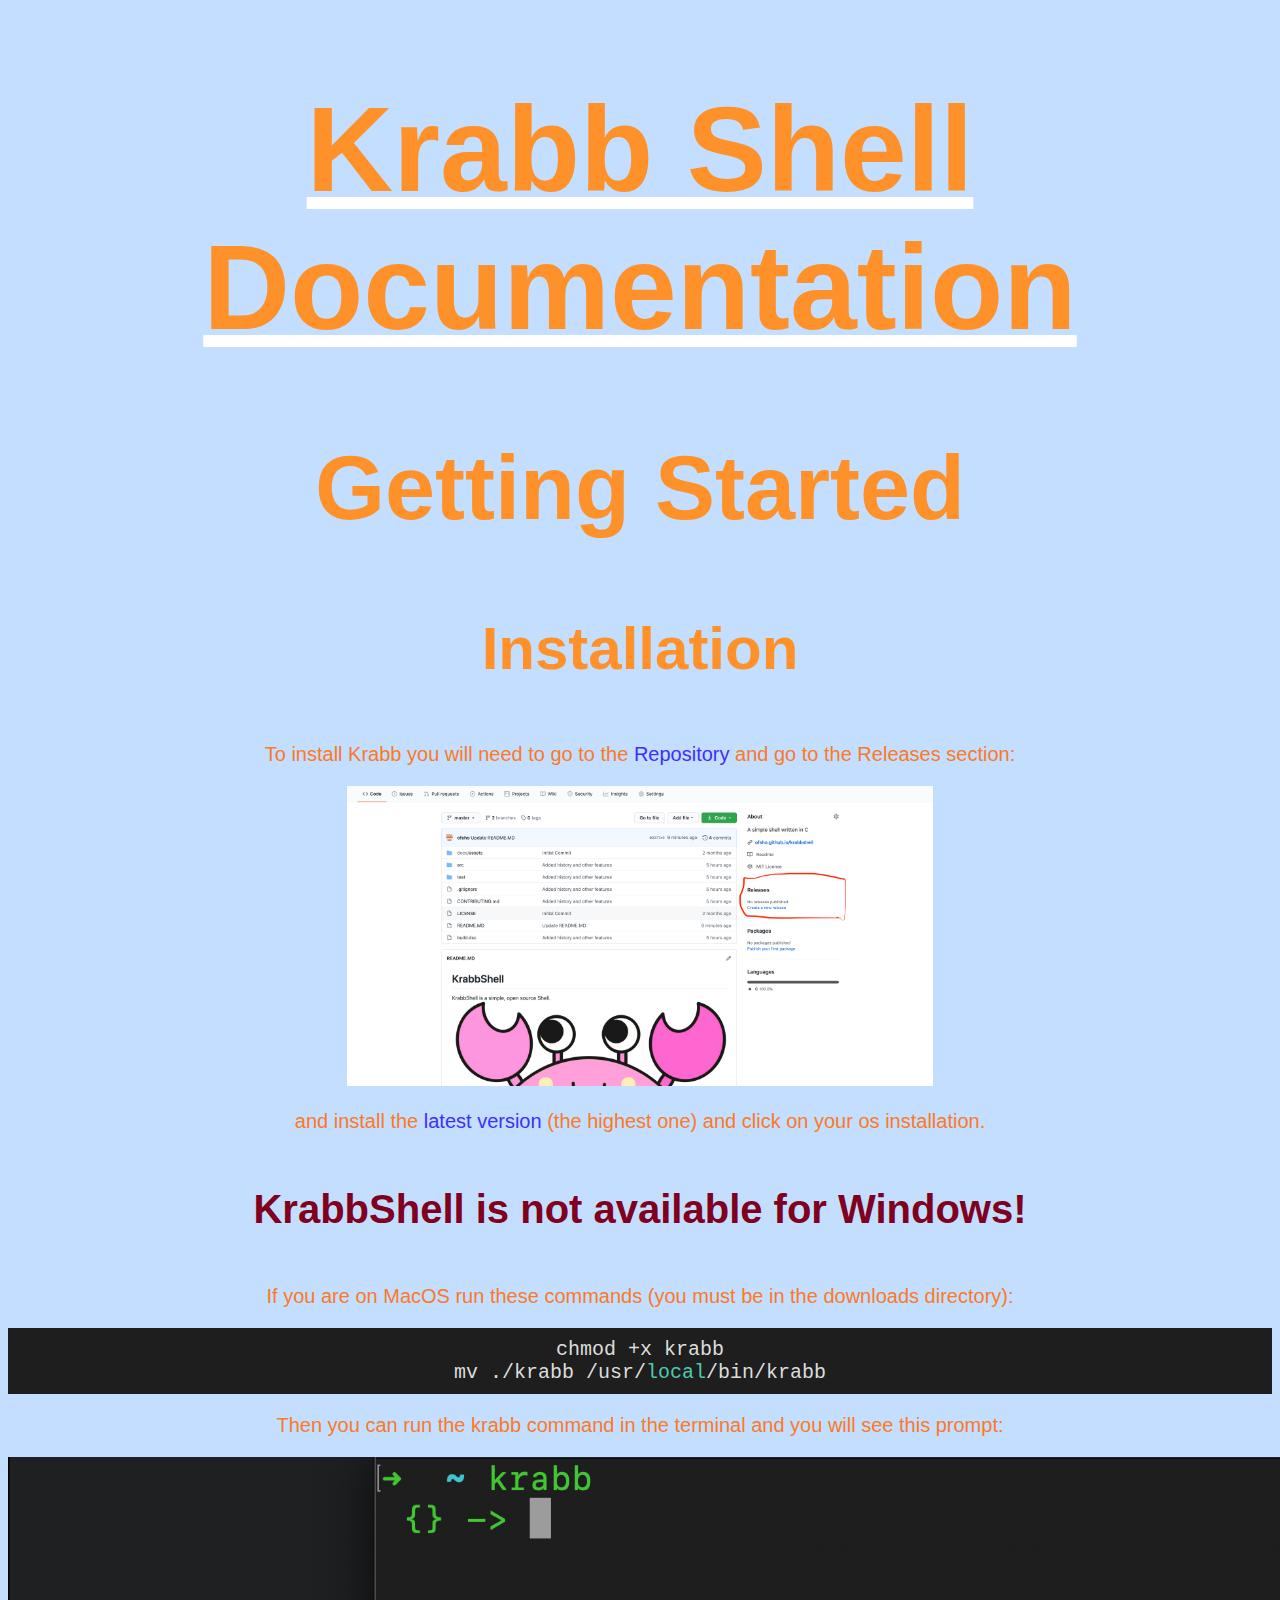
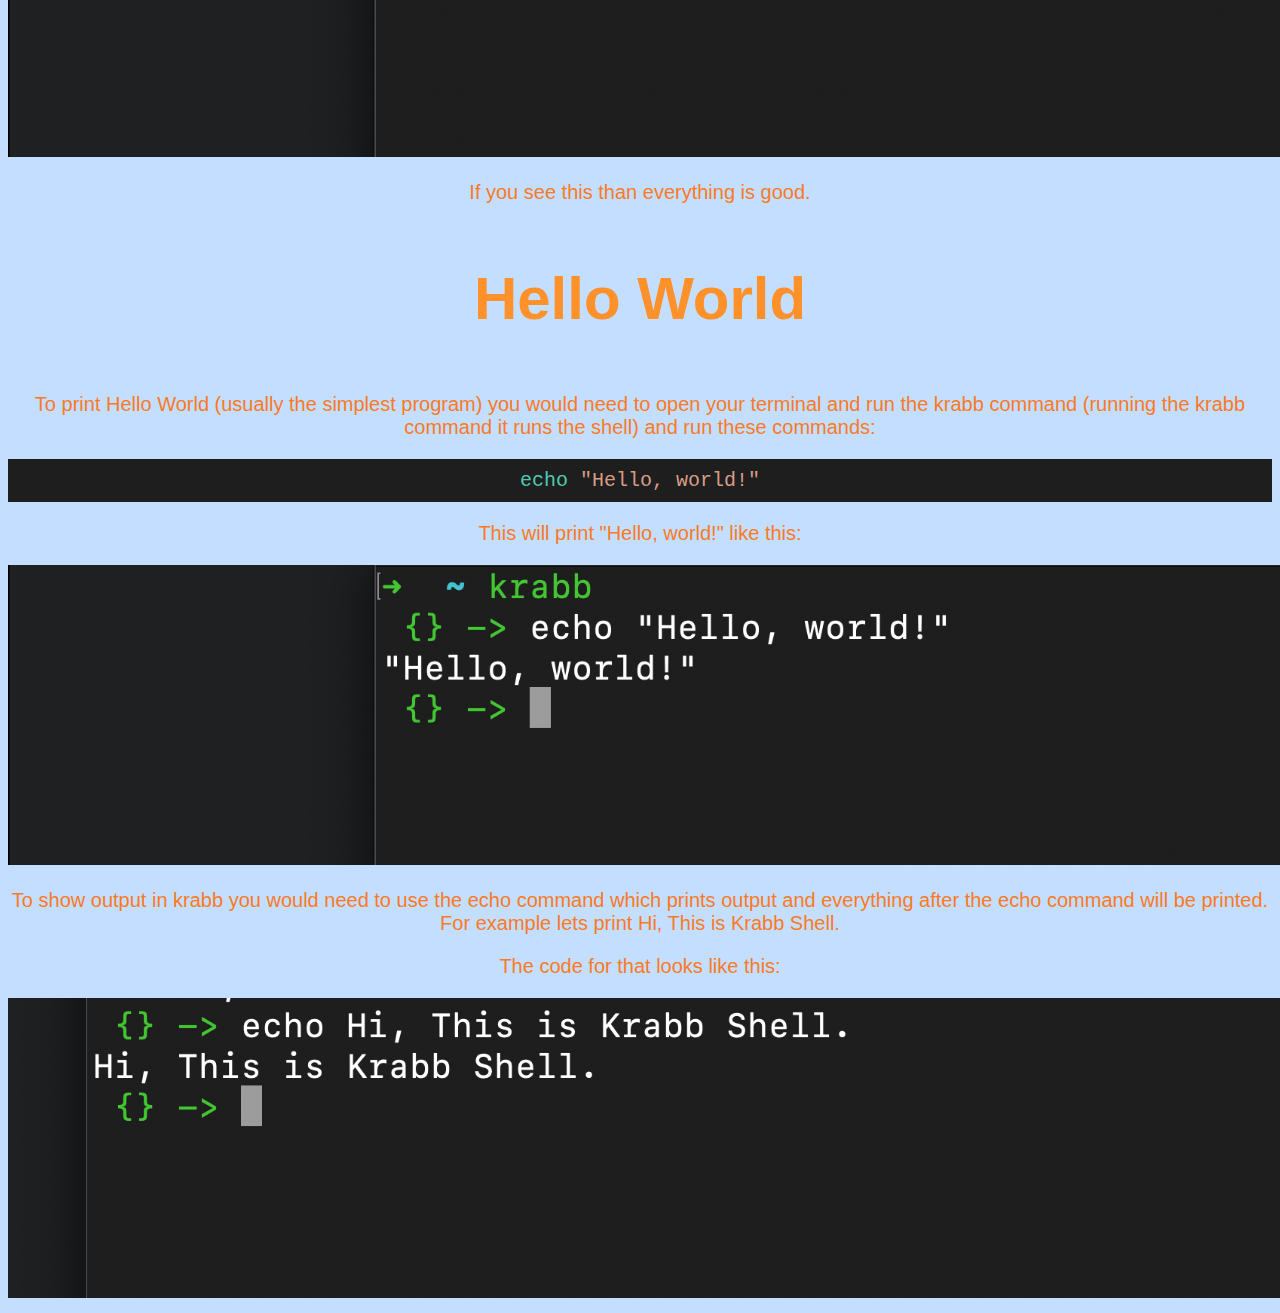
==== docs.html @ ca2bb657 "added website" ====
<!DOCTYPE html>
<html lang="en">
<head>
    <meta charset="UTF-8">
    <meta name="viewport" content="width=device-width, initial-scale=1.0">
    <link rel="shortcut icon" href="assets/krabb_logo.jpg" type="image/x-icon">
    <title>KrabbShell - Documentation</title>
    <link rel="stylesheet" href="javascript/styles/vs2015.css">
    <link rel="stylesheet" href="css/docs.css">
    <script src="javascript/highlight.pack.js"></script>
    <script>hljs.initHighlightingOnLoad();</script>
</head>
<body>
    <h1>Krabb Shell Documentation</h1>
    <h2>Getting Started</h2>
    <h3>Installation</h3>
    <p>To install Krabb you will need to go to the <a href="https://github.com/ofsho/KrabbShell">Repository</a>
    and go to the Releases section:</p>
    <img src="assets/releases.png">
    <p>and install the <a href="https://github.com/ofsho/KrabbShell/releases">latest version</a> (the
    highest one) and click on your os installation.</p>
    <h4>KrabbShell is not available for Windows!</h4>
    <p>If you are on MacOS run these commands (you must be in the downloads directory):</p>
    <pre><code class="bash">chmod +x krabb
mv ./krabb /usr/local/bin/krabb</code></pre>
    <p>Then you can run the krabb command in the terminal and you will see this prompt:</p>
    <img src="assets/krabbprompt.png" class="kpmp">
    <p>If you see this than everything is good.</p>
    <h3>Hello World</h3>
    <p>To print Hello World (usually the simplest program) you would need to open your
    terminal and run the krabb command (running the krabb command it runs the shell)
    and run these commands:</p>
    <pre><code class="bash">echo "Hello, world!"</code></pre>
    <p>This will print "Hello, world!" like this:</p>
    <img src="assets/hello_world_out.png" class="kpmp">
    <p>To show output in krabb you would need to use the echo command which prints output
    and everything after the echo command will be printed. For example lets print Hi,
    This is Krabb Shell.</p>
    <p>The code for that looks like this:</p>
    <img src="assets/hello_world_out_2.png" class="kpmp">
</body>
</html>
---- javascript/styles/vs2015.css ----
/*
 * Visual Studio 2015 dark style
 * Author: Nicolas LLOBERA <nllobera@gmail.com>
 */

.hljs {
  display: block;
  overflow-x: auto;
  padding: 0.5em;
  background: #1E1E1E;
  color: #DCDCDC;
}

.hljs-keyword,
.hljs-literal,
.hljs-symbol,
.hljs-name {
  color: #569CD6;
}
.hljs-link {
  color: #569CD6;
  text-decoration: underline;
}

.hljs-built_in,
.hljs-type {
  color: #4EC9B0;
}

.hljs-number,
.hljs-class {
  color: #B8D7A3;
}

.hljs-string,
.hljs-meta-string {
  color: #D69D85;
}

.hljs-regexp,
.hljs-template-tag {
  color: #9A5334;
}

.hljs-subst,
.hljs-function,
.hljs-title,
.hljs-params,
.hljs-formula {
  color: #DCDCDC;
}

.hljs-comment,
.hljs-quote {
  color: #57A64A;
  font-style: italic;
}

.hljs-doctag {
  color: #608B4E;
}

.hljs-meta,
.hljs-meta-keyword,
.hljs-tag {
  color: #9B9B9B;
}

.hljs-variable,
.hljs-template-variable {
  color: #BD63C5;
}

.hljs-attr,
.hljs-attribute,
.hljs-builtin-name {
  color: #9CDCFE;
}

.hljs-section {
  color: gold;
}

.hljs-emphasis {
  font-style: italic;
}

.hljs-strong {
  font-weight: bold;
}

/*.hljs-code {
  font-family:'Monospace';
}*/

.hljs-bullet,
.hljs-selector-tag,
.hljs-selector-id,
.hljs-selector-class,
.hljs-selector-attr,
.hljs-selector-pseudo {
  color: #D7BA7D;
}

.hljs-addition {
  background-color: #144212;
  display: inline-block;
  width: 100%;
}

.hljs-deletion {
  background-color: #600;
  display: inline-block;
  width: 100%;
}
---- css/docs.css ----
img {
    height: 300px;
}

body {
    text-align: center;
    background-color: #a1caffa1;
    overflow-x: hidden;
}

p, h1, h2, h3, h4 {
    font-family: Roboto, Arial, Helvetica, sans-serif;
}

h1, h2, h3, h4 {
    color: #ff912a;
    font-weight: 900;
}

h1 {
    font-size: 120px;
    text-decoration: underline #ffffff;
}

h2 {
    font-size: 90px;
}

h3 {
    font-size: 60px;
}

h4 {
    font-size: 40px;
    color: #800020;
}

p {
    color: #fa7a25;
    font-size: 20px;
}

a {
    color: #3C2FFF;
    text-decoration: none;
}

a:visited {
    color: #3C2FFF;
    text-decoration: none;
}

a:hover {
    color: #816efac0;
}

code {
    font-size: 20px;
}
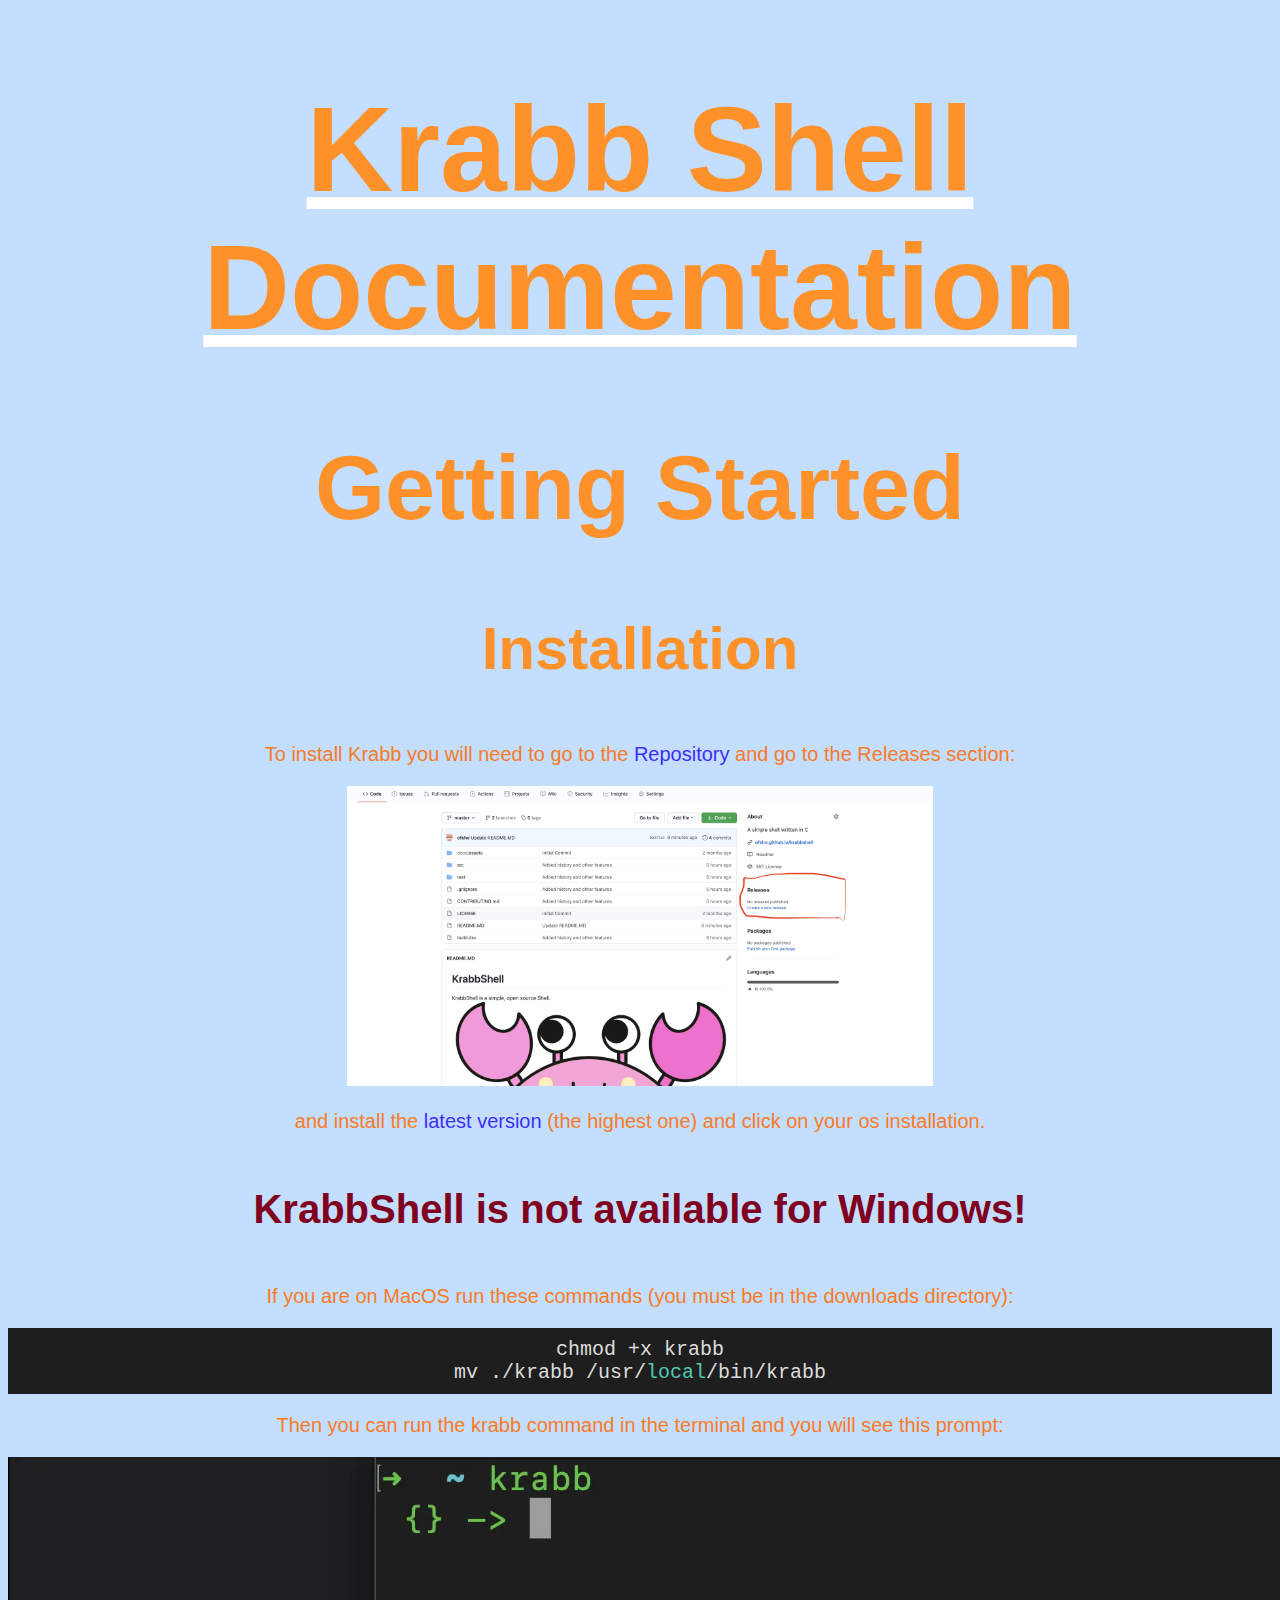
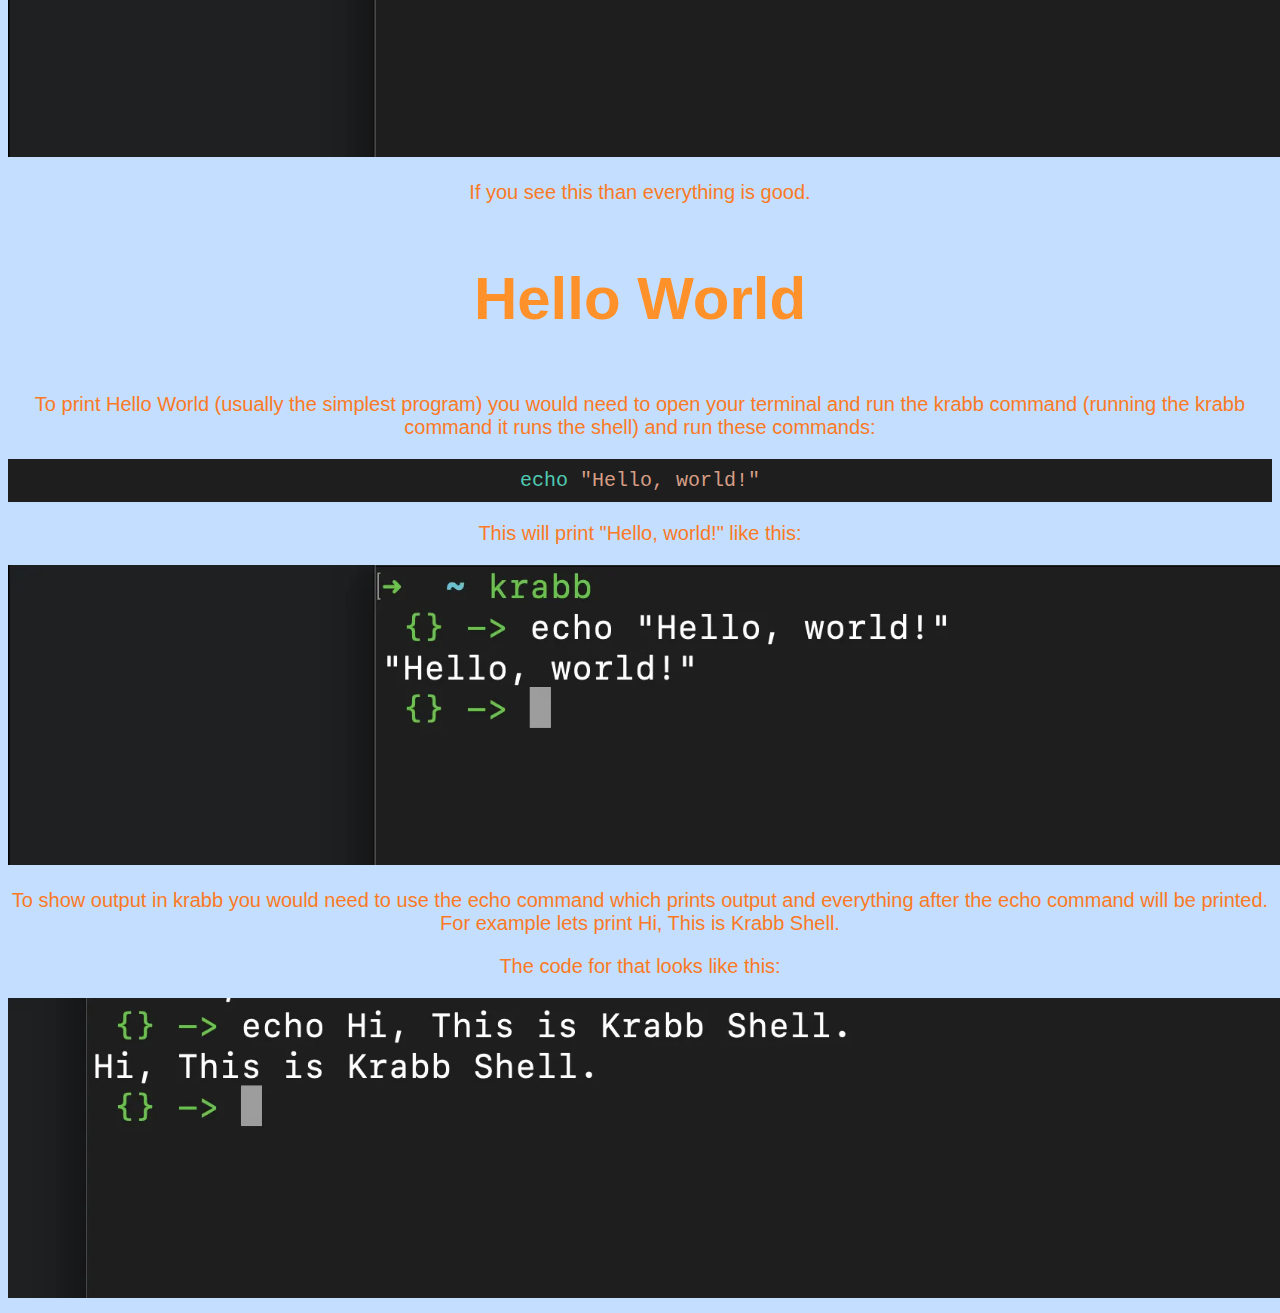
==== commit 87506c95: "added webp" ====
--- a/docs.html
+++ b/docs.html
@@ -3,7 +3,7 @@
 <head>
     <meta charset="UTF-8">
     <meta name="viewport" content="width=device-width, initial-scale=1.0">
-    <link rel="shortcut icon" href="assets/krabb_logo.jpg" type="image/x-icon">
+    <link rel="shortcut icon" href="assets/krabb_logo.webp" type="image/x-icon">
     <title>KrabbShell - Documentation</title>
     <link rel="stylesheet" href="javascript/styles/vs2015.css">
     <link rel="stylesheet" href="css/docs.css">
@@ -16,7 +16,7 @@
     <h3>Installation</h3>
     <p>To install Krabb you will need to go to the <a href="https://github.com/ofsho/KrabbShell">Repository</a>
     and go to the Releases section:</p>
-    <img src="assets/releases.png">
+    <img src="assets/releases.webp">
     <p>and install the <a href="https://github.com/ofsho/KrabbShell/releases">latest version</a> (the
     highest one) and click on your os installation.</p>
     <h4>KrabbShell is not available for Windows!</h4>
@@ -24,7 +24,7 @@
     <pre><code class="bash">chmod +x krabb
 mv ./krabb /usr/local/bin/krabb</code></pre>
     <p>Then you can run the krabb command in the terminal and you will see this prompt:</p>
-    <img src="assets/krabbprompt.png" class="kpmp">
+    <img src="assets/krabbprompt.webp" class="kpmp">
     <p>If you see this than everything is good.</p>
     <h3>Hello World</h3>
     <p>To print Hello World (usually the simplest program) you would need to open your
@@ -32,11 +32,11 @@
     and run these commands:</p>
     <pre><code class="bash">echo "Hello, world!"</code></pre>
     <p>This will print "Hello, world!" like this:</p>
-    <img src="assets/hello_world_out.png" class="kpmp">
+    <img src="assets/hello_world_out.webp" class="kpmp">
     <p>To show output in krabb you would need to use the echo command which prints output
     and everything after the echo command will be printed. For example lets print Hi,
     This is Krabb Shell.</p>
     <p>The code for that looks like this:</p>
-    <img src="assets/hello_world_out_2.png" class="kpmp">
+    <img src="assets/hello_world_out_2.webp" class="kpmp">
 </body>
 </html>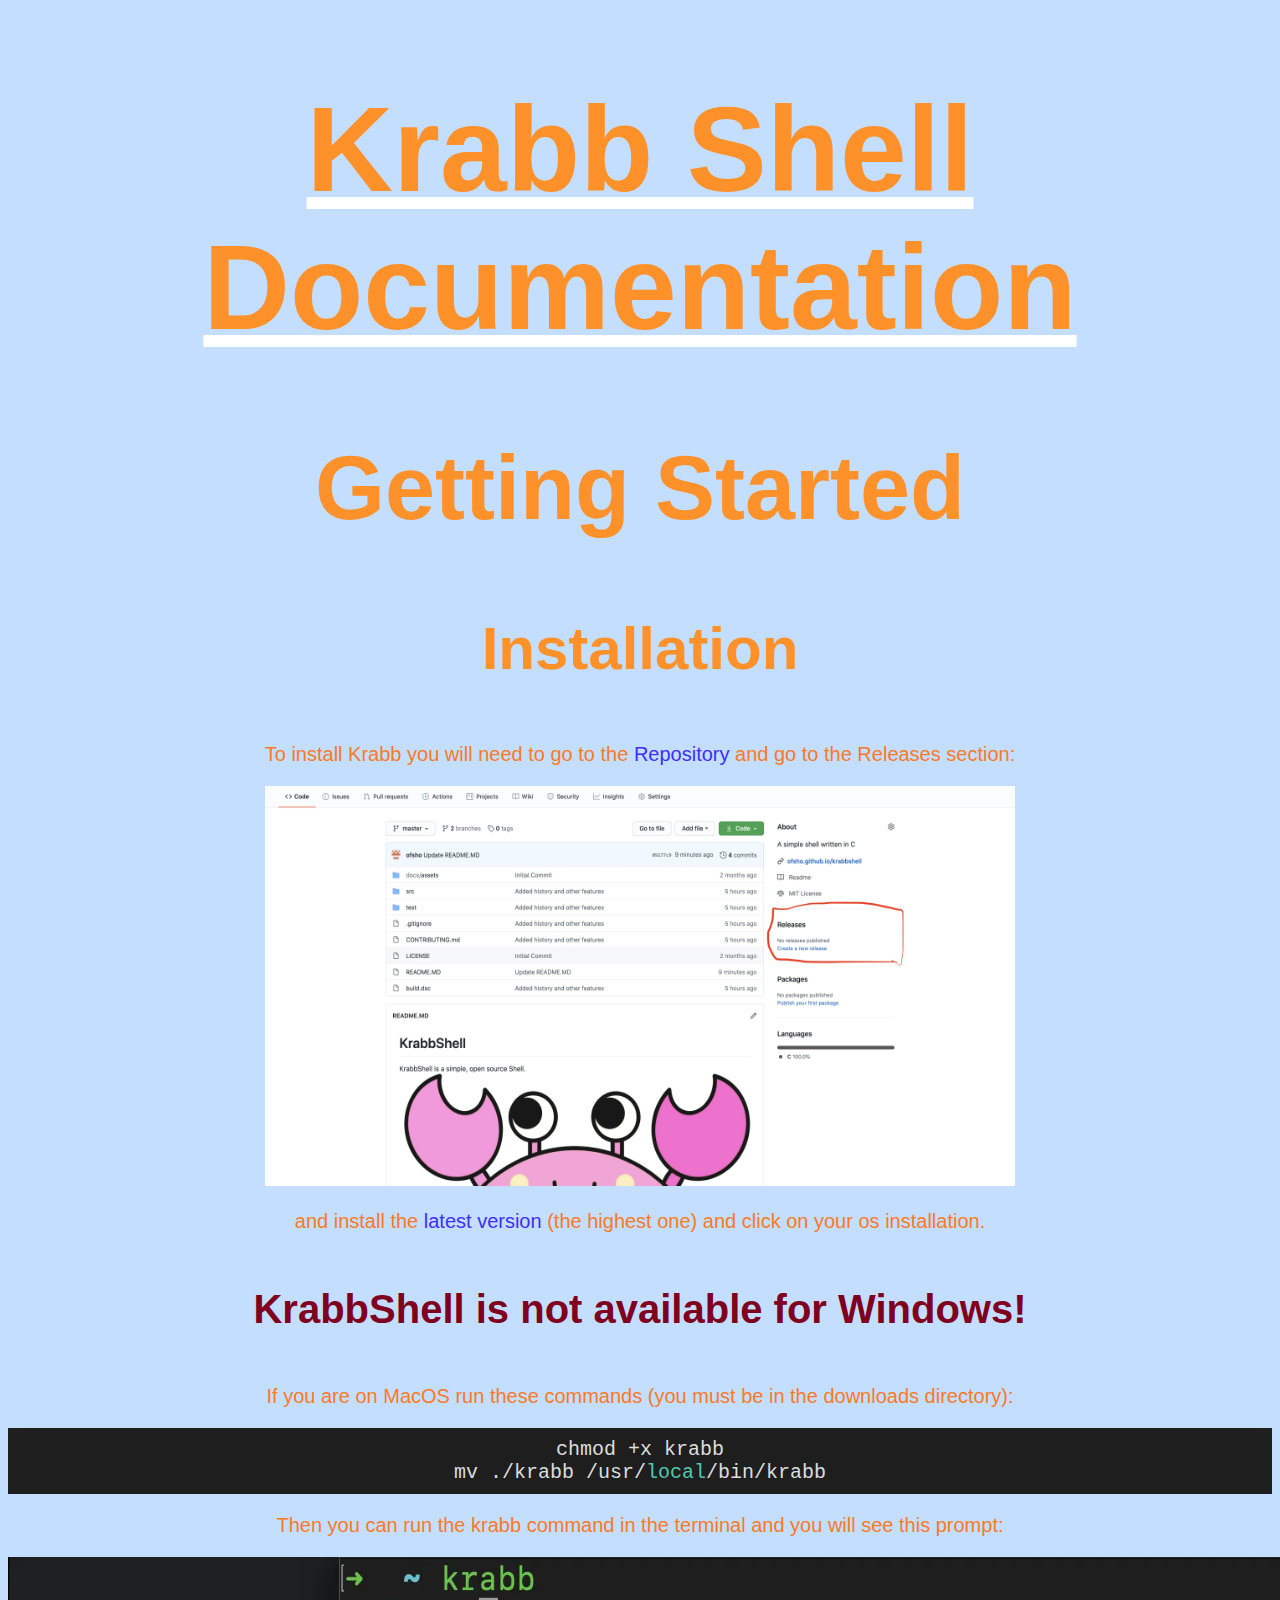
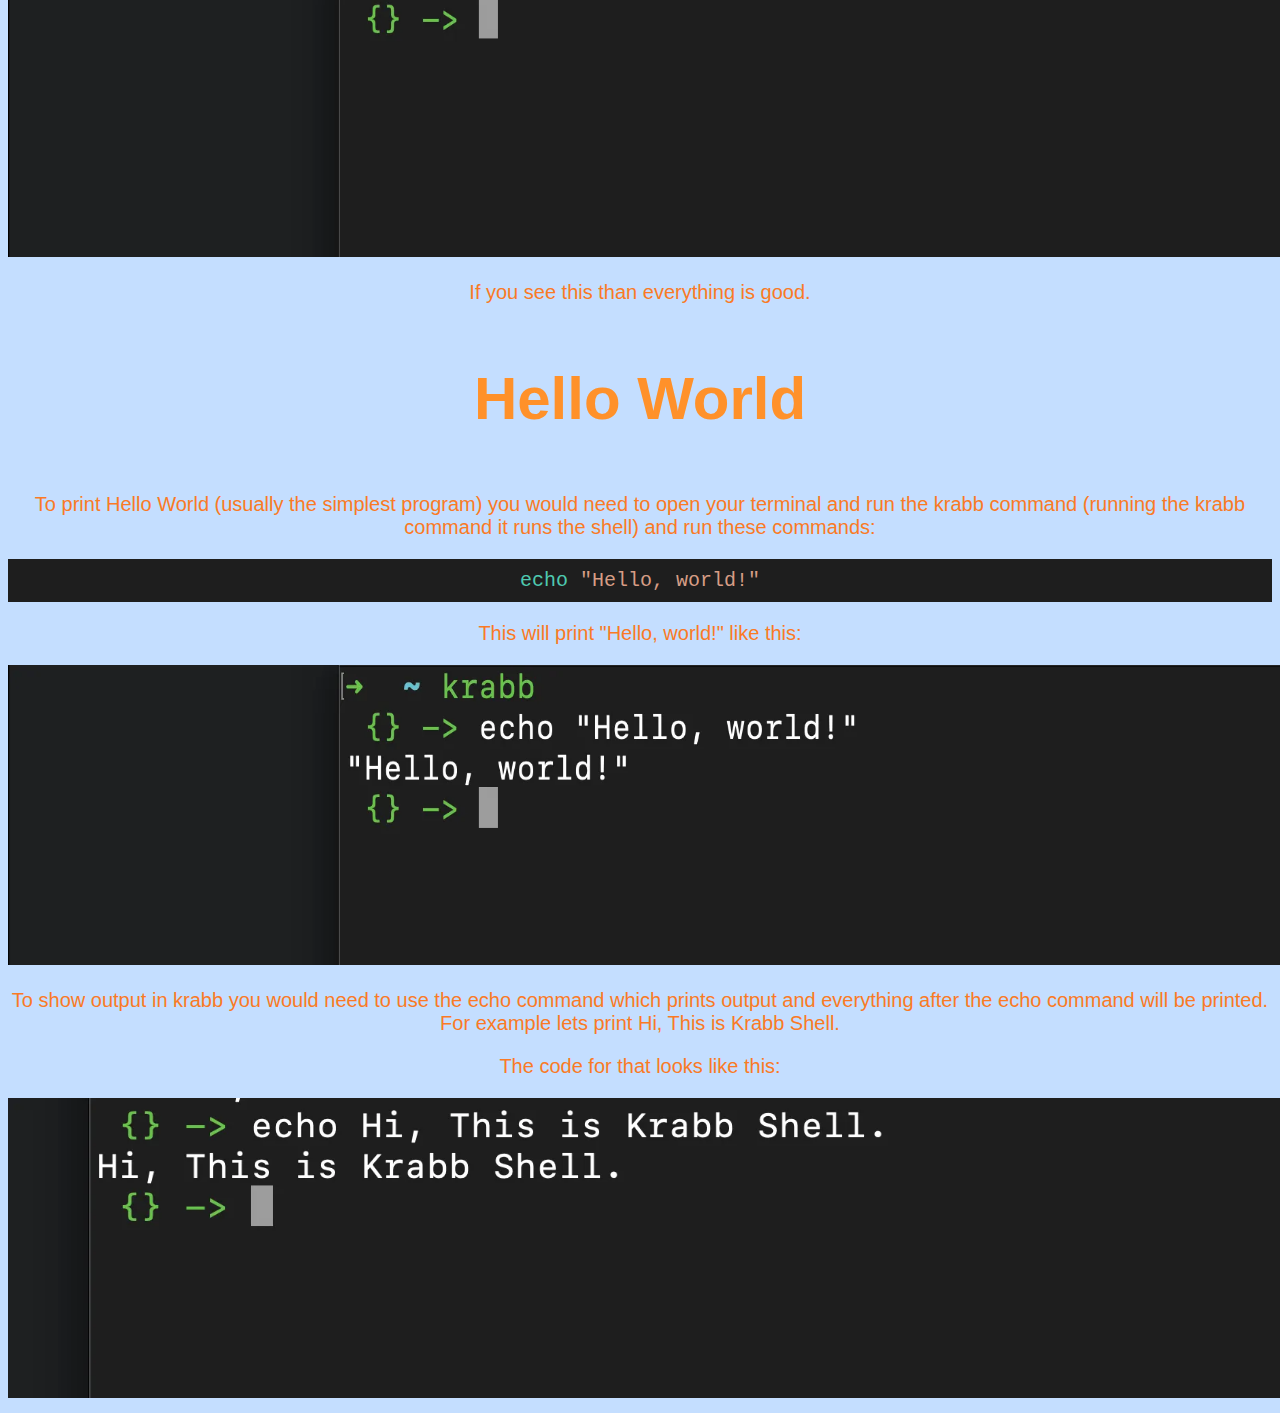
==== commit cfa284f4: "added image alt and height/width" ====
--- a/docs.html
+++ b/docs.html
@@ -16,7 +16,7 @@
     <h3>Installation</h3>
     <p>To install Krabb you will need to go to the <a href="https://github.com/ofsho/KrabbShell">Repository</a>
     and go to the Releases section:</p>
-    <img src="assets/releases.webp">
+    <img src="assets/releases.webp" height="400px" width="750px" alt="releases">
     <p>and install the <a href="https://github.com/ofsho/KrabbShell/releases">latest version</a> (the
     highest one) and click on your os installation.</p>
     <h4>KrabbShell is not available for Windows!</h4>
@@ -24,7 +24,7 @@
     <pre><code class="bash">chmod +x krabb
 mv ./krabb /usr/local/bin/krabb</code></pre>
     <p>Then you can run the krabb command in the terminal and you will see this prompt:</p>
-    <img src="assets/krabbprompt.webp" class="kpmp">
+    <img src="assets/krabbprompt.webp" class="kpmp" height="300px" width="2200px" alt="prompt">
     <p>If you see this than everything is good.</p>
     <h3>Hello World</h3>
     <p>To print Hello World (usually the simplest program) you would need to open your
@@ -32,11 +32,11 @@
     and run these commands:</p>
     <pre><code class="bash">echo "Hello, world!"</code></pre>
     <p>This will print "Hello, world!" like this:</p>
-    <img src="assets/hello_world_out.webp" class="kpmp">
+    <img src="assets/hello_world_out.webp" class="kpmp" height="300px" width="2200px" alt="hello_world_out">
     <p>To show output in krabb you would need to use the echo command which prints output
     and everything after the echo command will be printed. For example lets print Hi,
     This is Krabb Shell.</p>
     <p>The code for that looks like this:</p>
-    <img src="assets/hello_world_out_2.webp" class="kpmp">
+    <img src="assets/hello_world_out_2.webp" class="kpmp" height="300px" width="1900px" alt="hello_world_out_2">
 </body>
 </html>--- a/css/docs.css
+++ b/css/docs.css
@@ -1,7 +1,3 @@
-img {
-    height: 300px;
-}
-
 body {
     text-align: center;
     background-color: #a1caffa1;
